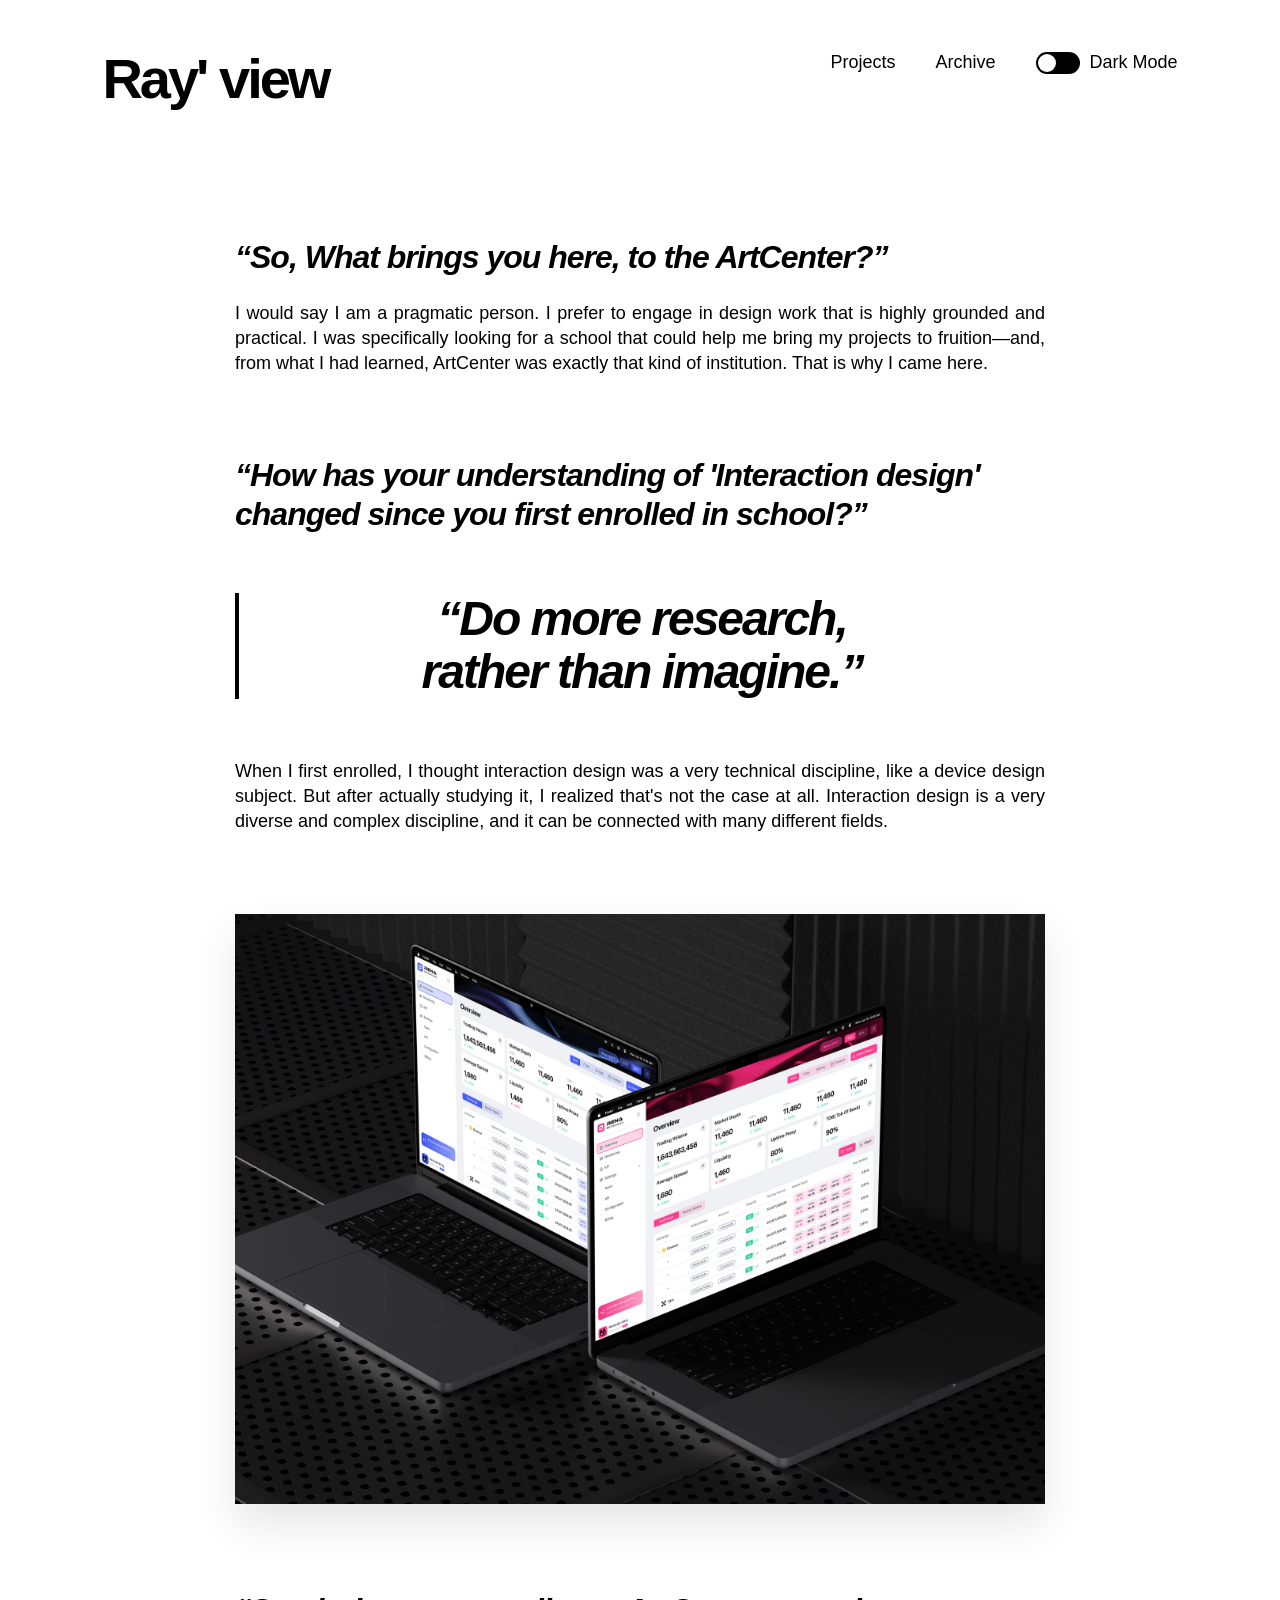
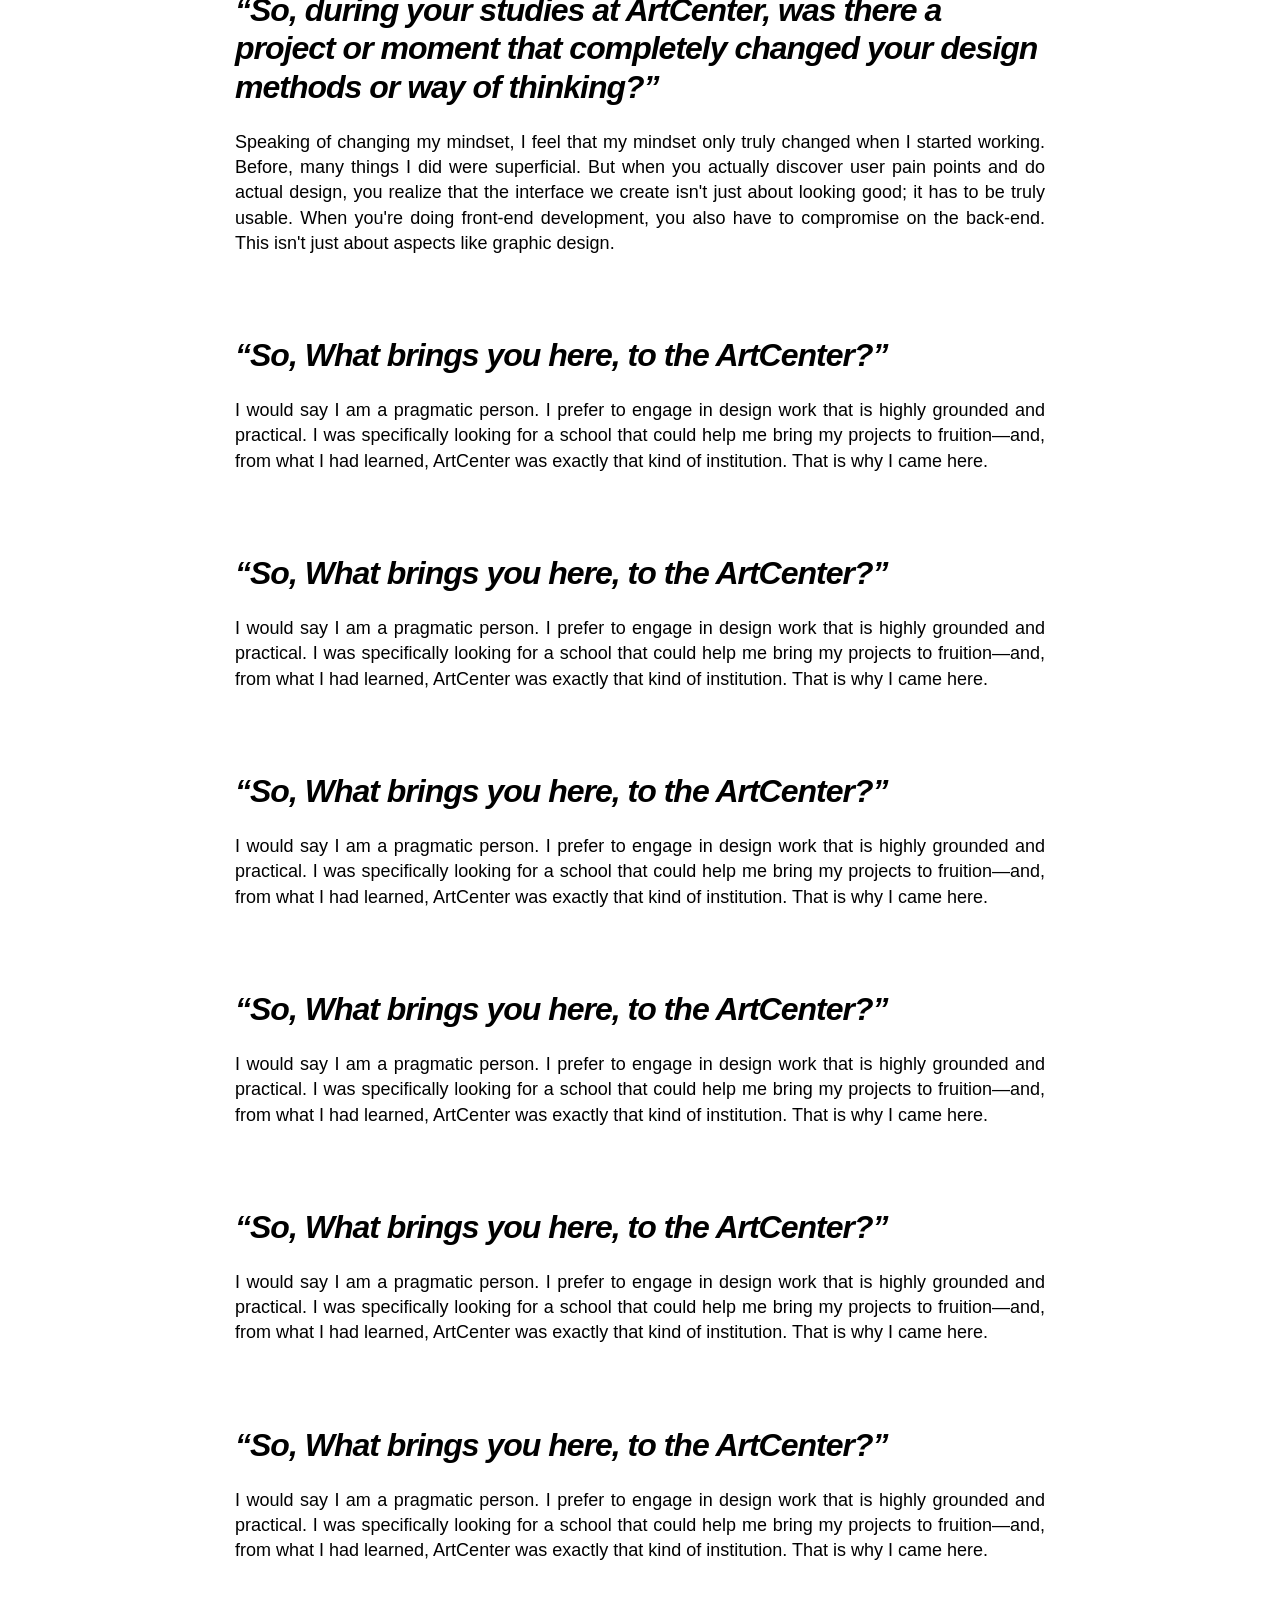
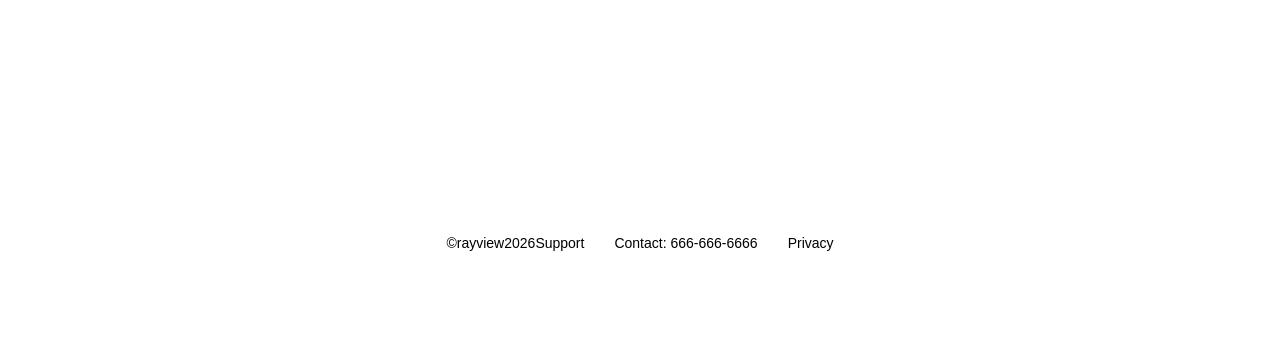
==== Page1.html @ 0a082f39 "innitial commit" ====
<!DOCTYPE html>
<html lang="en">
<head>
    <meta charset="UTF-8">
    <meta font-family="Helvetica neue, Helvetica, Arial, sans-serif">
    <meta name="viewport" content="width=device-width, initial-scale=1.0">
    <title>Ray view-episode1-Vic.D</title>
    <link rel="stylesheet" href="style.css">
</head>

<body>
    <header class="navbar">
        <div class="logo">Ray' view</div>
        <nav class="nav-links">
            <a href="#">Projects</a>
            <a href="#">Archive</a>
            <div class="theme-switch" id="themeToggle">
                <div class="switch-pill"></div>
                <span>Dark Mode</span>
            </div>
        </nav>
    </header>

    <main class="container">

        <article class="interview-content">
            <div class="interview-item">
                <h3 class="question">“So, What brings you here, to the ArtCenter?”</h3>
                <p class="answer">I would say I am a pragmatic person. I prefer to engage in design work that is highly grounded and practical. I was specifically looking for a school that could help me bring my projects to fruition—and, from what I had learned, ArtCenter was exactly that kind of institution. That is why I came here.</p>
            </div>

            <div class="interview-item">
                <h3 class="question">“How has your understanding of 'Interaction design' changed since you first enrolled in school?”</h3>
                <blockquote class="pull-quote">
                    “Do more research,<br>rather than imagine.”
                </blockquote>
                <p class="answer">When I first enrolled, I thought interaction design was a very technical discipline, like a device design subject. But after actually studying it, I realized that's not the case at all. Interaction design is a very diverse and complex discipline, and it can be connected with many different fields.</p>
            </div>

            <div class="content-media">
                <img src="renalabs.png" alt="Project Work" class="work-img">
            </div>

            <div class="interview-item">
                <h3 class="question">“So, during your studies at ArtCenter, was there a project or moment that completely changed your design methods or way of thinking?”</h3>
                <p class="answer">Speaking of changing my mindset, I feel that my mindset only truly changed when I started working. Before, many things I did were superficial. But when you actually discover user pain points and do actual design, you realize that the interface we create isn't just about looking good; it has to be truly usable. When you're doing front-end development, you also have to compromise on the back-end. This isn't just about aspects like graphic design.</p>
            </div>

             <div class="interview-item">
                <h3 class="question">“So, What brings you here, to the ArtCenter?”</h3>
                <p class="answer">I would say I am a pragmatic person. I prefer to engage in design work that is highly grounded and practical. I was specifically looking for a school that could help me bring my projects to fruition—and, from what I had learned, ArtCenter was exactly that kind of institution. That is why I came here.</p>
            </div>

             <div class="interview-item">
                <h3 class="question">“So, What brings you here, to the ArtCenter?”</h3>
                <p class="answer">I would say I am a pragmatic person. I prefer to engage in design work that is highly grounded and practical. I was specifically looking for a school that could help me bring my projects to fruition—and, from what I had learned, ArtCenter was exactly that kind of institution. That is why I came here.</p>
            </div>

             <div class="interview-item">
                <h3 class="question">“So, What brings you here, to the ArtCenter?”</h3>
                <p class="answer">I would say I am a pragmatic person. I prefer to engage in design work that is highly grounded and practical. I was specifically looking for a school that could help me bring my projects to fruition—and, from what I had learned, ArtCenter was exactly that kind of institution. That is why I came here.</p>
            </div>

             <div class="interview-item">
                <h3 class="question">“So, What brings you here, to the ArtCenter?”</h3>
                <p class="answer">I would say I am a pragmatic person. I prefer to engage in design work that is highly grounded and practical. I was specifically looking for a school that could help me bring my projects to fruition—and, from what I had learned, ArtCenter was exactly that kind of institution. That is why I came here.</p>
            </div>

             <div class="interview-item">
                <h3 class="question">“So, What brings you here, to the ArtCenter?”</h3>
                <p class="answer">I would say I am a pragmatic person. I prefer to engage in design work that is highly grounded and practical. I was specifically looking for a school that could help me bring my projects to fruition—and, from what I had learned, ArtCenter was exactly that kind of institution. That is why I came here.</p>
            </div>

             <div class="interview-item">
                <h3 class="question">“So, What brings you here, to the ArtCenter?”</h3>
                <p class="answer">I would say I am a pragmatic person. I prefer to engage in design work that is highly grounded and practical. I was specifically looking for a school that could help me bring my projects to fruition—and, from what I had learned, ArtCenter was exactly that kind of institution. That is why I came here.</p>
            </div>
        </article>
    </main>

    <footer class="footer">
        <div class="footer-left">©rayview2026</div>
        <div class="footer-right">
            <span>Support</span>
            <span>Contact: 666-666-6666</span>
            <span>Privacy</span>
        </div>
    </footer>

    <script src="js.js"></script>
</body>
</html>
---- style.css ----
:root {
    --bg-color: #ffffff;
    --text-color: #000000;
    --card-bg: #333333;
    --card-text: #ffffff;
    --footer-line: #000000;
    --btn-bg: #666666;
    --transition: 0.3s ease;
}


[data-theme="dark"] {
    --bg-color: #121212;
    --text-color: #f0f0f0;
    --card-bg: #1e1e1e;
    --card-text: #ffffff;
    --footer-line: #444444;
    --btn-bg: #444444;
}

* {
    margin: 0;
    padding: 0;
    box-sizing: border-box;
    font-family: "Helvetica Neue", Helvetica, Arial, sans-serif;
}

body {
    background-color: var(--bg-color);
    color: var(--text-color);
    transition: background-color var(--transition), color var(--transition);
    padding: 40px 8%;
    min-height: 100vh;
    display: flex;
    flex-direction:column;
}


header {
    display: flex;
    justify-content: space-between;
    align-items: flex-start;
    margin-bottom: 60px;
}

.logo {
    font-size: 52px;
    font-weight: 800;
    letter-spacing: -2px;
}

nav {
    display: flex;
    gap: 35px;
    align-items: center;
    padding-top: 10px;
}

.dark-mode-toggle {
    display: flex;
    align-items: center;
    gap: 10px;
    cursor: pointer;
    font-size: 16px;
    font-weight: 500;
}

.toggle-icon {
    width: 40px;
    height: 20px;
    background-color: var(--text-color);
    border-radius: 20px;
    position: relative;
}

.toggle-icon::after {
    content: '';
    position: absolute;
    width: 16px;
    height: 16px;
    background-color: var(--bg-color);
    border-radius: 50%;
    top: 2px;
    left: 2px;
    transition: var(--transition);
}

[data-theme="dark"] .toggle-icon::after {
    left: 22px;
}


.hero {
    margin-bottom: 80px;
}

.quote-mark {
    font-size: 120px;
    font-weight: 900;
    line-height: 0.5;
    display: block;
    margin-bottom: 20px;
}

.main-title {
    font-size: clamp(60px, 12vw, 130px); 
    line-height: 0.85;
    font-weight: 900;
    text-transform: uppercase;
    letter-spacing: -6px;
}

.episode {
    text-align: right;
    font-size: 32px;
    font-weight: 300;
    margin-top: 10px;
}

.profile-card {
    background-color: var(--card-bg);
    color: var(--card-text);
    padding: 60px;
    display: flex;
    align-items: center;
    gap: 50px;
    border-radius: 4px;
    margin-bottom: 100px;
}

@media screen and (max-width: 992px) {
    .profile-card { flex-direction: column; padding: 40px; text-align: left; }
    .profile-pic { width: 100%; height: auto; aspect-ratio: 1/1; }
    .read-btn { float: none; width: 100%; text-align: center; }
}

.profile-pic {
    width: 400px;
    height: 400px;
    background: url('photo1.jpg') center/cover;
    background-color: #555;
    border-radius: 25px;
    flex-shrink: 0;
}

.profile-info {
    flex-grow: 1;
    position: relative;
}

.label {
    font-size: 18px;
    margin-bottom: 5px;
}

.name {
    font-size: clamp(50px, 8vw, 100px);
    font-weight: 900;
    font-style: italic;
    line-height: 1;
    margin-bottom: 20px;
    letter-spacing: -3px;
}

.details {
    font-size: 24px;
    font-style: italic;
    font-weight: 300;
    line-height: 1.4;
}

.read-btn {
    display: inline-block;
    background-color: var(--btn-bg);
    color: #fff;
    padding: 12px 25px;
    text-decoration: none;
    font-size: 18px;
    margin-top: 30px;
    float: right;
}

footer {
    margin-top: auto;
    border-top: 2px solid var(--footer-line);
    padding: 30px 0;
    display: flex;
    justify-content: space-between;
    font-size: 13px;
    font-weight: 600;
}

.footer-links {
    display: flex;
    gap: 30px;
}


@media (max-width: 600px) {
    body { padding: 20px; }
    header { flex-direction: column; gap: 20px; }
    nav { width: 100%; justify-content: space-between; }
    .main-title { letter-spacing: -2px; }
    footer { flex-direction: column-reverse; gap: 20px; text-align: center; }
    .footer-links { justify-content: center; }
}


body {
    font-family: "Helvetica Neue", Helvetica, Arial, sans-serif;
    background-color: var(--bg-color);
    color: var(--text-color);
    transition: background-color var(--transition-speed), color var(--transition-speed);
    line-height: 1.4;
    -webkit-font-smoothing: antialiased; 
}


.logo {
    font-size: 56px;
    font-weight: 800;
    letter-spacing: -3px;
}

.nav-links {
    display: flex;
    gap: 40px;
    align-items: center;
}

.nav-links a {
    text-decoration: none;
    color: var(--text-color);
    font-size: 18px;
    font-weight: 400;
}

.theme-switch {
    display: flex;
    align-items: center;
    gap: 10px;
    cursor: pointer;
    font-size: 18px;
}

.switch-pill {
    width: 44px;
    height: 22px;
    background-color: var(--text-color);
    border-radius: 20px;
    position: relative;
    transition: var(--transition-speed);
}

.switch-pill::after {
    content: '';
    position: absolute;
    width: 18px;
    height: 18px;
    background-color: var(--bg-color);
    border-radius: 50%;
    top: 2px;
    left: 2px;
    transition: var(--transition-speed);
}

[data-theme="dark"] .switch-pill::after {
    left: 24px;
}

.container {
    max-width: 850px; 
    margin: 0 auto;
    padding: 60px 20px;
}

.interview-item {
    margin-bottom: 80px;
}

.question {
    font-size: 32px;
    font-weight: 700;
    font-style: italic;
    margin-bottom: 24px;
    line-height: 1.2;
    letter-spacing: -1px;
}

.answer {
    font-size: 18px;
    font-weight: 400;
    color: var(--text-color);
    margin-bottom: 20px;
    text-align: justify;
}

.pull-quote {
    font-size: 48px;
    font-weight: 800;
    font-style: italic;
    text-align: center;
    margin: 60px 0;
    padding: 0 40px;
    line-height: 1.1;
    letter-spacing: -2px;
    border-left: 4px solid var(--text-color); 
}

.content-media {
    margin: 80px 0;
    text-align: center;
}

.work-img {
    max-width: 100%;
    height: auto;
    box-shadow: 0 20px 40px rgba(0,0,0,0.1);
}

.footer {
    max-width: var(--container-width);
    margin: 100px auto 40px;
    padding: 30px 20px;
    border-top: 2px solid var(--line-color);
    display: flex;
    justify-content: space-between;
    font-size: 14px;
    font-weight: 500;
}

.footer-right {
    display: flex;
    gap: 30px;
}

@media screen and (max-width: 768px) {
    .navbar {
        flex-direction: column;
        align-items: flex-start;
        gap: 20px;
    }
    
    .logo { font-size: 40px; }
    
    .question { font-size: 24px; }
    
    .pull-quote { 
        font-size: 32px; 
        padding: 0 20px;
    }
    
    .footer {
        flex-direction: column;
        gap: 20px;
    }
}
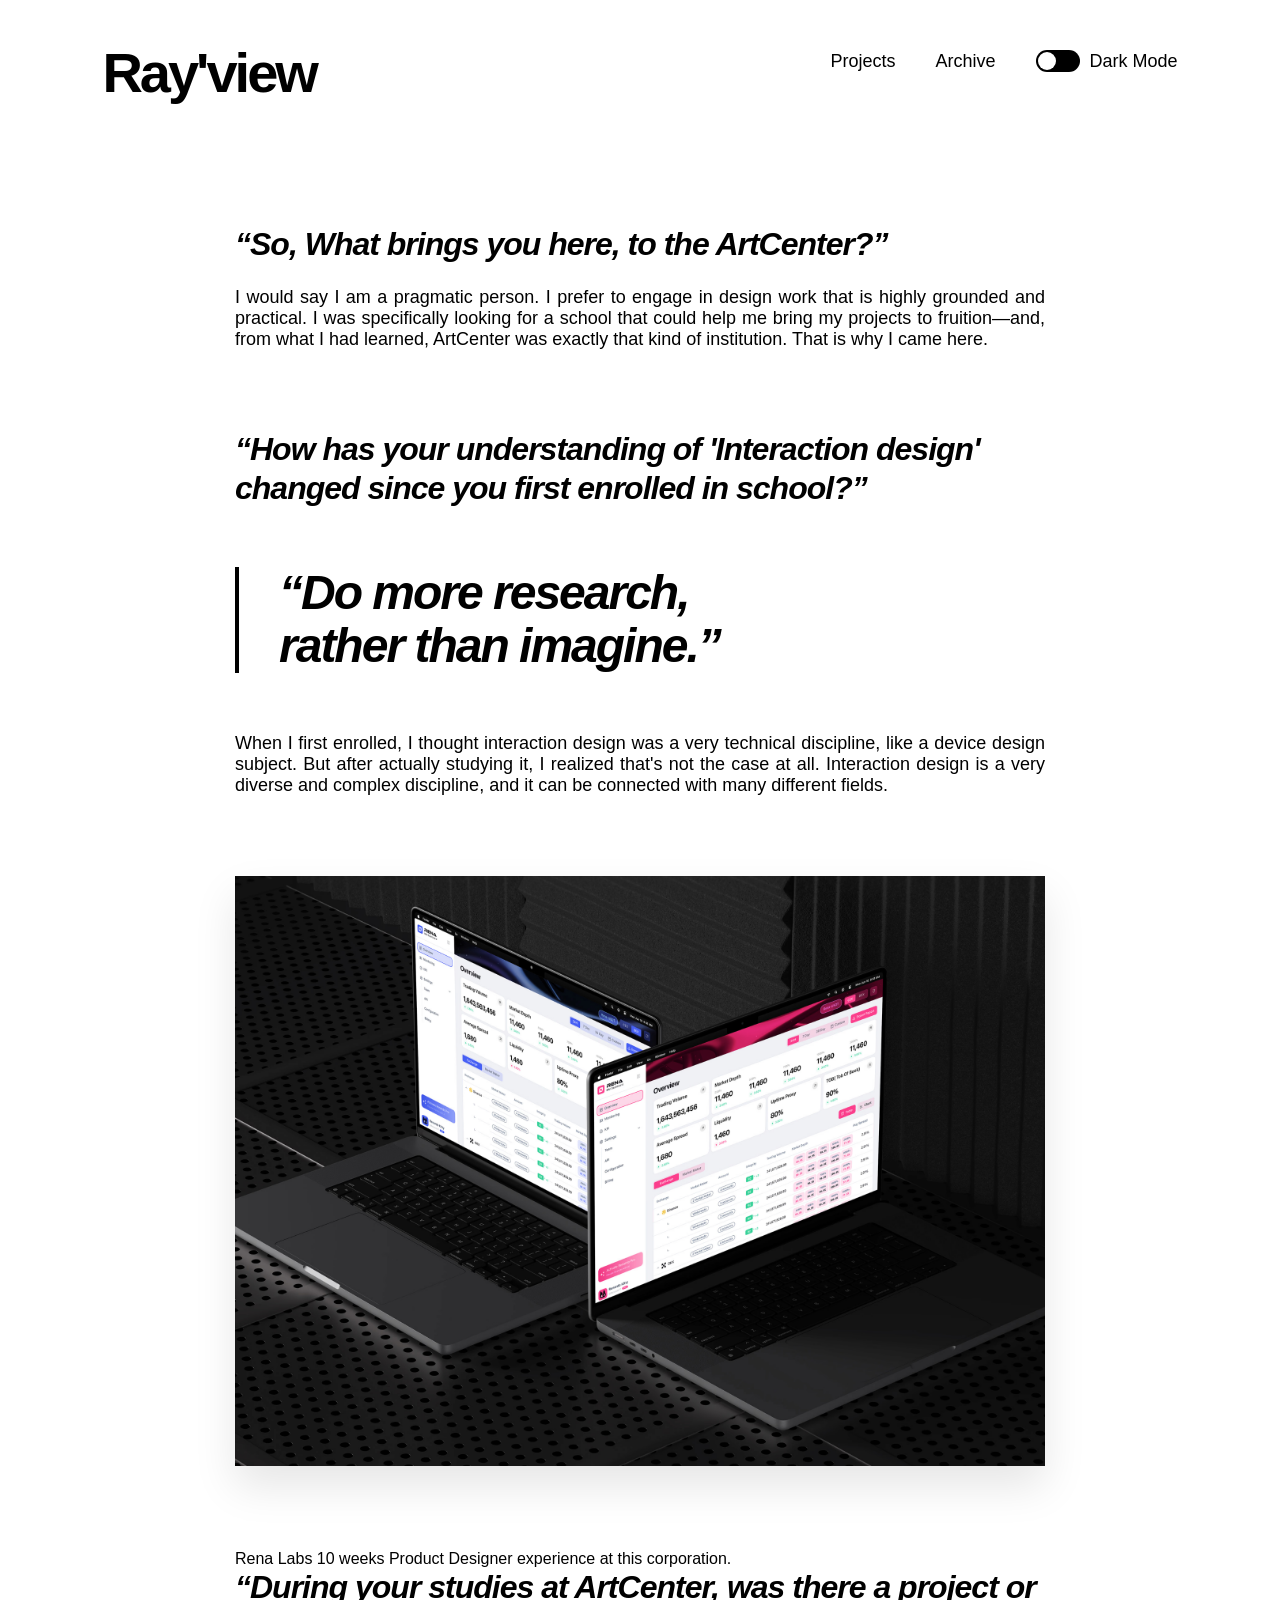
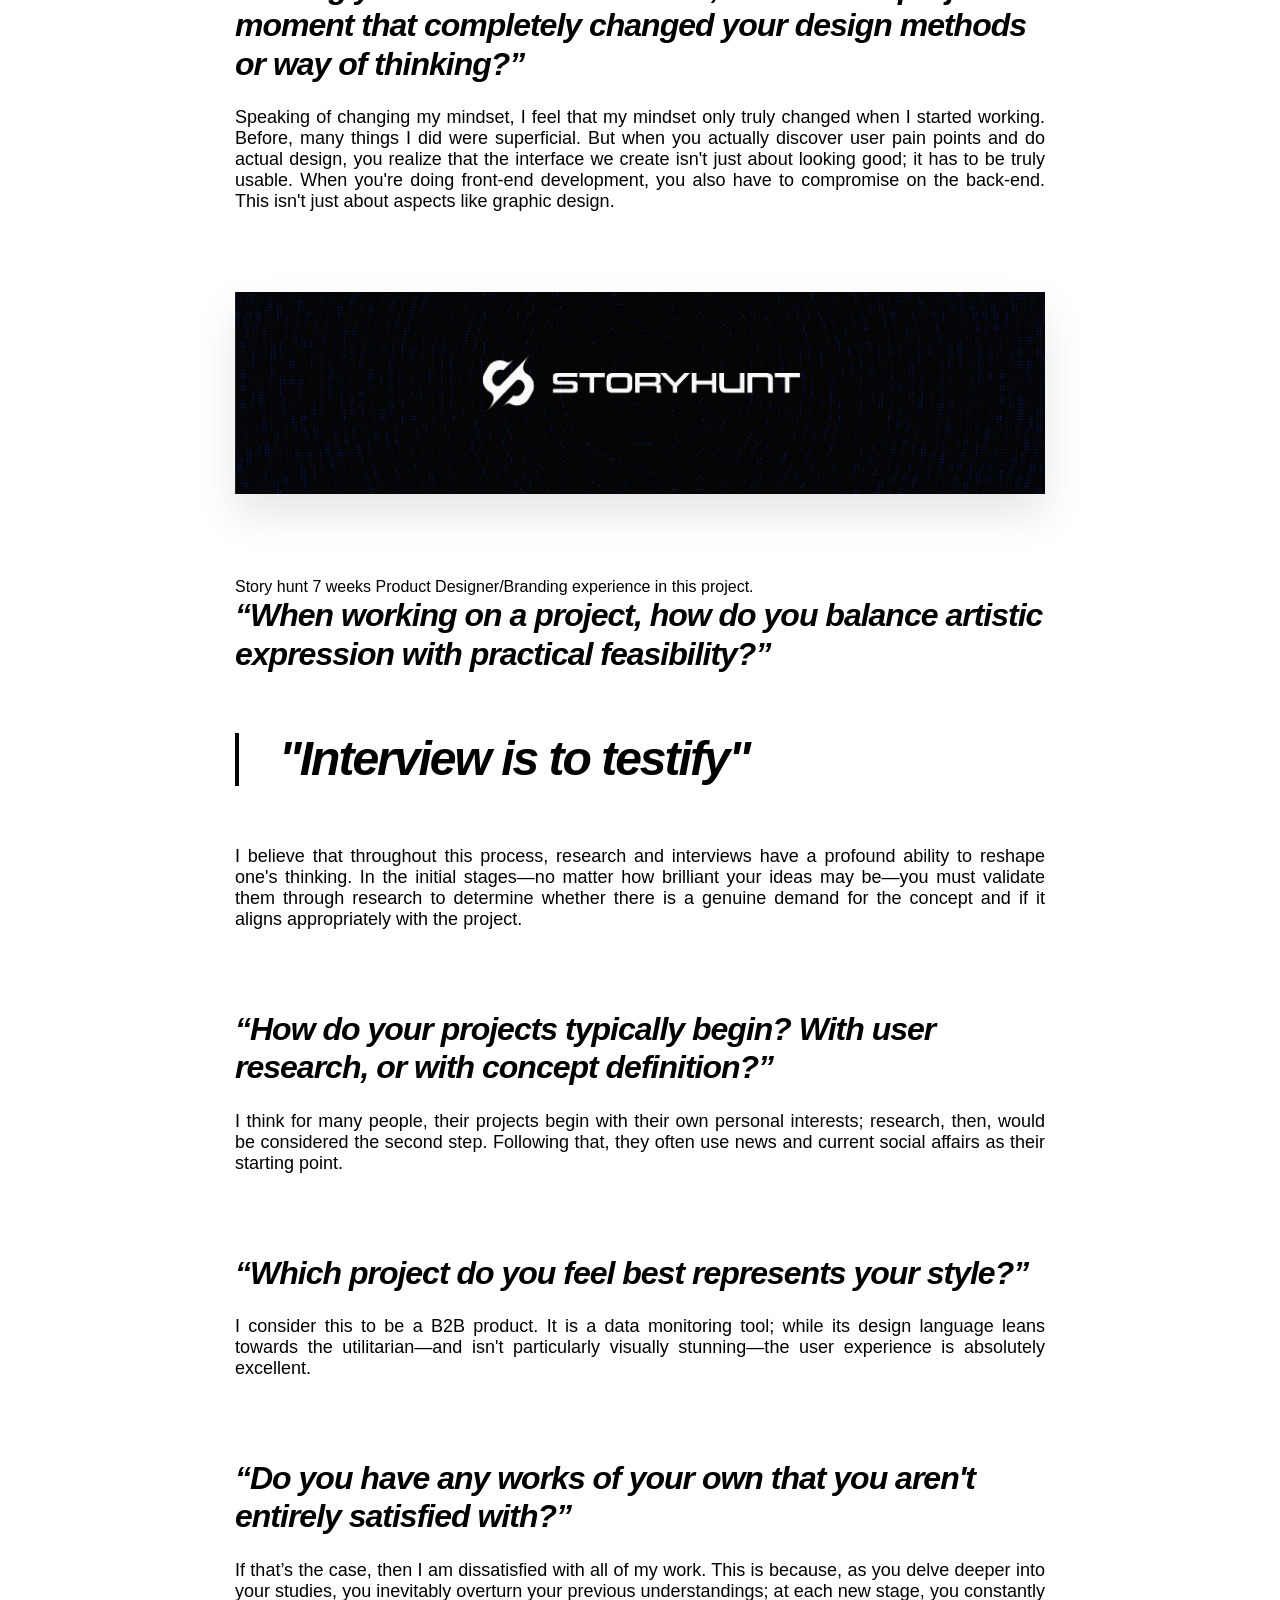
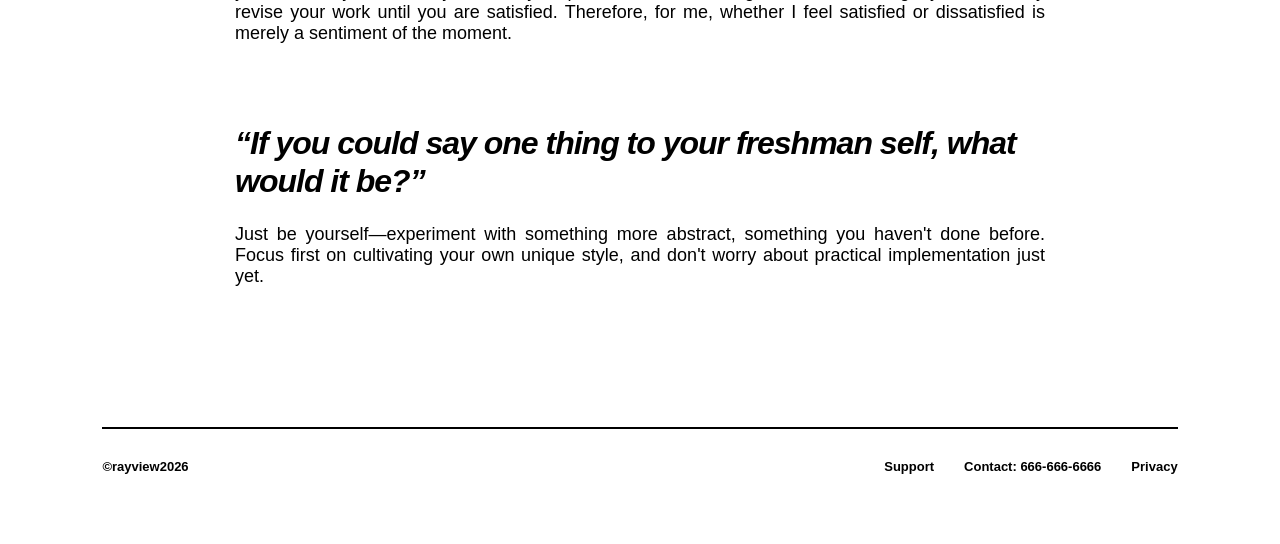
==== commit 62f60887: "second commit" ====
--- a/Page1.html
+++ b/Page1.html
@@ -10,10 +10,10 @@
 
 <body>
     <header class="navbar">
-        <div class="logo">Ray' view</div>
+        <div class="logo">Ray'view</div>
         <nav class="nav-links">
-            <a href="#">Projects</a>
-            <a href="#">Archive</a>
+            <a href="///">Projects</a>
+            <a href="///">Archive</a>
             <div class="theme-switch" id="themeToggle">
                 <div class="switch-pill"></div>
                 <span>Dark Mode</span>
@@ -37,50 +37,67 @@
                 <p class="answer">When I first enrolled, I thought interaction design was a very technical discipline, like a device design subject. But after actually studying it, I realized that's not the case at all. Interaction design is a very diverse and complex discipline, and it can be connected with many different fields.</p>
             </div>
 
-            <div class="content-media">
+            <div class="renalabs-image">
                 <img src="renalabs.png" alt="Project Work" class="work-img">
             </div>
 
+            <div class="image-caption">
+                  <span class="caption-brand">Rena Labs</span>
+                  <span class="caption-detail">10 weeks Product Designer experience at this corporation.</span>
+            </div>
+
+
             <div class="interview-item">
-                <h3 class="question">“So, during your studies at ArtCenter, was there a project or moment that completely changed your design methods or way of thinking?”</h3>
+                <h3 class="question">“During your studies at ArtCenter, was there a project or moment that completely changed your design methods or way of thinking?”</h3>
                 <p class="answer">Speaking of changing my mindset, I feel that my mindset only truly changed when I started working. Before, many things I did were superficial. But when you actually discover user pain points and do actual design, you realize that the interface we create isn't just about looking good; it has to be truly usable. When you're doing front-end development, you also have to compromise on the back-end. This isn't just about aspects like graphic design.</p>
             </div>
 
+
+             <div class="renalabs-image">
+                <img src="sotry hunt.png" alt="Project Work" class="work-img">
+            </div>
+
+            <div class="image-caption">
+                  <span class="caption-brand">Story hunt</span>
+                  <span class="caption-detail">7 weeks Product Designer/Branding experience in this project.</span>
+            </div>
+
+
              <div class="interview-item">
-                <h3 class="question">“So, What brings you here, to the ArtCenter?”</h3>
-                <p class="answer">I would say I am a pragmatic person. I prefer to engage in design work that is highly grounded and practical. I was specifically looking for a school that could help me bring my projects to fruition—and, from what I had learned, ArtCenter was exactly that kind of institution. That is why I came here.</p>
+                <h3 class="question">“When working on a project, how do you balance artistic expression with practical feasibility?”</h3>
+                <blockquote class="pull-quote">
+                    "Interview is to testify"
+                </blockquote>
+                <p class="answer">I believe that throughout this process, research and interviews have a profound ability to reshape one's thinking. In the initial stages—no matter how brilliant your ideas may be—you must validate them through research to determine whether there is a genuine demand for the concept and if it aligns appropriately with the project.</p>
+            </div>
+
+
+
+             <div class="interview-item">
+                <h3 class="question">“How do your projects typically begin? With user research, or with concept definition?”</h3>
+                <p class="answer">I think for many people, their projects begin with their own personal interests; research, then, would be considered the second step. Following that, they often use news and current social affairs as their starting point.</p>
             </div>
 
              <div class="interview-item">
-                <h3 class="question">“So, What brings you here, to the ArtCenter?”</h3>
-                <p class="answer">I would say I am a pragmatic person. I prefer to engage in design work that is highly grounded and practical. I was specifically looking for a school that could help me bring my projects to fruition—and, from what I had learned, ArtCenter was exactly that kind of institution. That is why I came here.</p>
+                <h3 class="question">“Which project do you feel best represents your style?”</h3>
+                <p class="answer">I consider this to be a B2B product. It is a data monitoring tool; while its design language leans towards the utilitarian—and isn't particularly visually stunning—the user experience is absolutely excellent.</p>
             </div>
 
              <div class="interview-item">
-                <h3 class="question">“So, What brings you here, to the ArtCenter?”</h3>
-                <p class="answer">I would say I am a pragmatic person. I prefer to engage in design work that is highly grounded and practical. I was specifically looking for a school that could help me bring my projects to fruition—and, from what I had learned, ArtCenter was exactly that kind of institution. That is why I came here.</p>
+                <h3 class="question">“Do you have any works of your own that you aren't entirely satisfied with?”</h3>
+                <p class="answer">If that’s the case, then I am dissatisfied with all of my work. This is because, as you delve deeper into your studies, you inevitably overturn your previous understandings; at each new stage, you constantly revise your work until you are satisfied. Therefore, for me, whether I feel satisfied or dissatisfied is merely a sentiment of the moment.</p>
             </div>
 
              <div class="interview-item">
-                <h3 class="question">“So, What brings you here, to the ArtCenter?”</h3>
-                <p class="answer">I would say I am a pragmatic person. I prefer to engage in design work that is highly grounded and practical. I was specifically looking for a school that could help me bring my projects to fruition—and, from what I had learned, ArtCenter was exactly that kind of institution. That is why I came here.</p>
-            </div>
-
-             <div class="interview-item">
-                <h3 class="question">“So, What brings you here, to the ArtCenter?”</h3>
-                <p class="answer">I would say I am a pragmatic person. I prefer to engage in design work that is highly grounded and practical. I was specifically looking for a school that could help me bring my projects to fruition—and, from what I had learned, ArtCenter was exactly that kind of institution. That is why I came here.</p>
-            </div>
-
-             <div class="interview-item">
-                <h3 class="question">“So, What brings you here, to the ArtCenter?”</h3>
-                <p class="answer">I would say I am a pragmatic person. I prefer to engage in design work that is highly grounded and practical. I was specifically looking for a school that could help me bring my projects to fruition—and, from what I had learned, ArtCenter was exactly that kind of institution. That is why I came here.</p>
+                <h3 class="question">“If you could say one thing to your freshman self, what would it be?”</h3>
+                <p class="answer">Just be yourself—experiment with something more abstract, something you haven't done before. Focus first on cultivating your own unique style, and don't worry about practical implementation just yet.</p>
             </div>
         </article>
     </main>
 
-    <footer class="footer">
-        <div class="footer-left">©rayview2026</div>
-        <div class="footer-right">
+    <footer>
+        <div class="copyright">©rayview2026</div>
+        <div class="footer-links">
             <span>Support</span>
             <span>Contact: 666-666-6666</span>
             <span>Privacy</span>
--- a/style.css
+++ b/style.css
@@ -25,6 +25,13 @@
     box-sizing: border-box;
     font-family: "Helvetica Neue", Helvetica, Arial, sans-serif;
 }
+
+
+nav{
+    font-family: "Helvetica Neue";
+    font-color: var(--text-color);
+}
+
 
 body {
     background-color: var(--bg-color);
@@ -207,16 +214,6 @@
 }
 
 
-body {
-    font-family: "Helvetica Neue", Helvetica, Arial, sans-serif;
-    background-color: var(--bg-color);
-    color: var(--text-color);
-    transition: background-color var(--transition-speed), color var(--transition-speed);
-    line-height: 1.4;
-    -webkit-font-smoothing: antialiased; 
-}
-
-
 .logo {
     font-size: 56px;
     font-weight: 800;
@@ -300,7 +297,7 @@
     font-size: 48px;
     font-weight: 800;
     font-style: italic;
-    text-align: center;
+    text-align: left;
     margin: 60px 0;
     padding: 0 40px;
     line-height: 1.1;
@@ -308,7 +305,7 @@
     border-left: 4px solid var(--text-color); 
 }
 
-.content-media {
+.renalabs-image {
     margin: 80px 0;
     text-align: center;
 }
